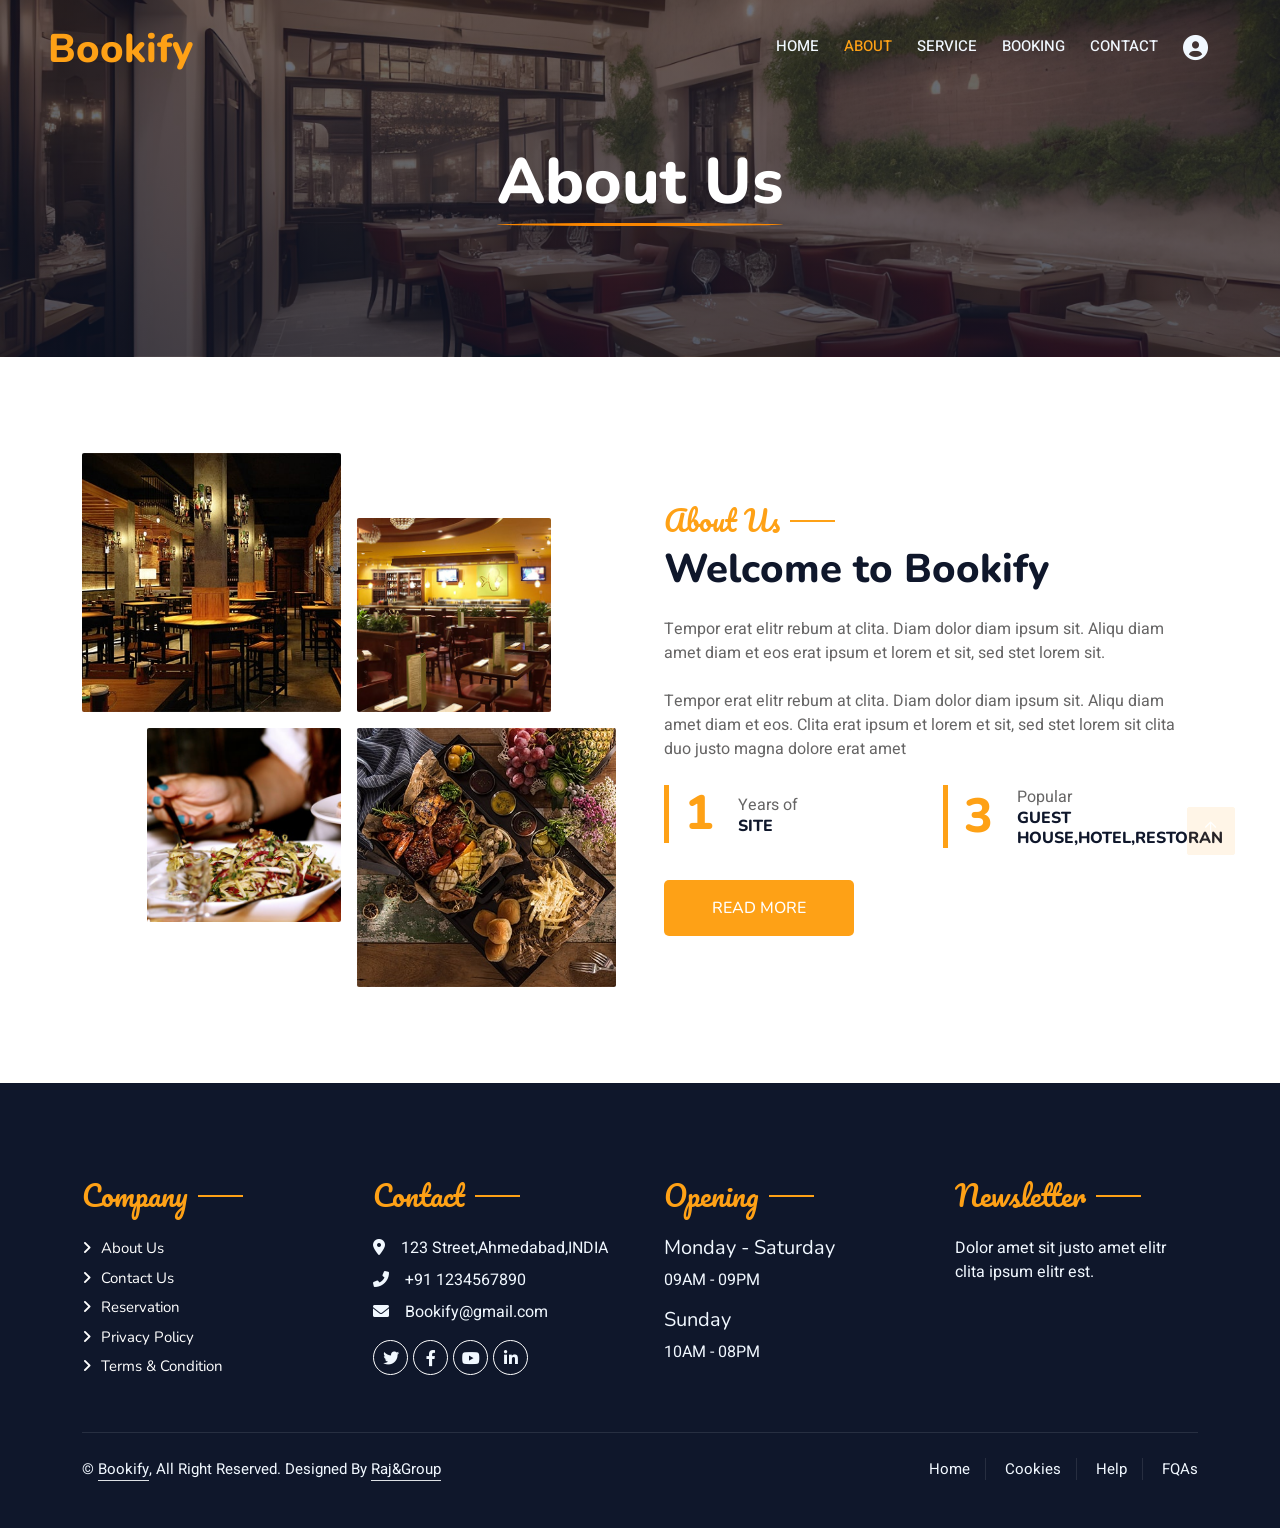
==== Table_Booking/public/about.html @ 1fadb3e4 "change" ====
<!DOCTYPE html>
<html lang="en">

<head>
    <meta charset="utf-8">
    <title>About</title>
    <meta content="width=device-width, initial-scale=1.0" name="viewport">
    <meta content="" name="keywords">
    <meta content="" name="description">

    <!-- Google Web Fonts -->
    <link rel="preconnect" href="https://fonts.googleapis.com">
    <link rel="preconnect" href="https://fonts.gstatic.com" crossorigin>
    <link
        href="https://fonts.googleapis.com/css2?family=Heebo:wght@400;500;600&family=Nunito:wght@600;700;800&family=Pacifico&display=swap"
        rel="stylesheet">

    <!-- Icon Font Stylesheet -->
    <link href="https://cdnjs.cloudflare.com/ajax/libs/font-awesome/5.10.4/css/all.min.css" rel="stylesheet">
    <link href="https://cdnjs.cloudflare.com/ajax/libs/font-awesome/6.0.0-beta3/css/all.min.css" rel="stylesheet">

    <link href="https://cdn.jsdelivr.net/npm/bootstrap-icons@1.4.1/font/bootstrap-icons.css" rel="stylesheet">

    <!-- Libraries Stylesheet -->
    <link href="../lib/animate/animate.min.css" rel="stylesheet">
    <link href="../lib/owlcarousel/assets/owl.carousel.min.css" rel="stylesheet">
    <link href="../lib/tempusdominus/css/tempusdominus-bootstrap-4.min.css" rel="stylesheet" />

    <!-- Customized Bootstrap Stylesheet -->
    <!-- <link href="css/bootstrap.min.css" rel="stylesheet"> -->
    <link href="../css/bootstrap.min.css" rel="stylesheet">

    <!-- Template Stylesheet -->
    <!-- <link href="css/style.css" rel="stylesheet"> -->
    <link href="../css/style.css" rel="stylesheet">
</head>

<body>
    <div class="container-fluid bg-white p-0">
        <!-- Navbar & Hero Start -->
        <div class="container-fluid position-relative p-0">
            <nav class="navbar navbar-expand-lg navbar-dark bg-dark px-4 px-lg-5 py-3 py-lg-0 wow fadeInDown"
                data-wow-delay="0.3s">
                <a href="index.html" class="navbar-brand p-0">
                    <h1 class="text-primary m-0">
                        <span class="animated-text">Bookify</span>
                    </h1>
                    <!-- <img src="img/logo.png" alt="Logo"> -->
                </a>
                <button class="navbar-toggler" type="button" data-bs-toggle="collapse" data-bs-target="#navbarCollapse">
                    <span class="fa fa-bars"></span>
                </button>
                <div class="collapse navbar-collapse" id="navbarCollapse">
                    <div class="navbar-nav ms-auto py-0 pe-4">
                        <a href="index.html" class="nav-item nav-link">Home</a>
                        <a href="about.html" class="nav-item nav-link active"><span
                                class="animated-text2">About</span></a>
                        <a href="service.html" class="nav-item nav-link">Service</a>
                        <a href="booking.html" class="nav-item nav-link">booking</a>
                        <a href="contact.html" class="nav-item nav-link">Contact</a>
                        <a href="profile.html" class="nav-item nav-link "><i class="fa fa-user-circle"
                                style="font-size: 25px;"></i></a>
                    </div>
                </div>
            </nav>

            <div class="container-fluid py-5 bg-dark hero-header mb-5">
                <div class="container text-center my-5 pt-5 pb-4">
                    <h1 class="display-3 text-white mb-3 animated slideInDown"><span class="animated-text2">About
                            Us</span></h1>
                </div>
            </div>
        </div>
        <!-- Navbar & Hero End -->


        <!-- About Start -->
        <div class="container-fluid py-5">
            <div class="container">
                <div class="row g-5 align-items-center">
                    <div class="col-lg-6">
                        <div class="row g-3">
                            <div class="col-6 text-start">
                                <img class="img-fluid rounded w-100 wow zoomIn" data-wow-delay="0.1s"
                                    src="../img/about-1.jpg">
                            </div>
                            <div class="col-6 text-start">
                                <img class="img-fluid rounded w-75 wow zoomIn" data-wow-delay="0.3s"
                                    src="../img/about-2.jpg" style="margin-top: 25%;">
                            </div>
                            <div class="col-6 text-end">
                                <img class="img-fluid rounded w-75 wow zoomIn" data-wow-delay="0.5s"
                                    src="../img/about-3.jpg">
                            </div>
                            <div class="col-6 text-end">
                                <img class="img-fluid rounded w-100 wow zoomIn" data-wow-delay="0.7s"
                                    src="../img/about-4.jpg">
                            </div>
                        </div>
                    </div>
                    <div class="col-lg-6">
                        <h5 class="section-title ff-secondary text-start text-primary fw-normal">About Us</h5>
                        <h1 class="mb-4">
                            Welcome to <span class="animated-text">Bookify</span>
                        </h1>
                        <p class="mb-4">Tempor erat elitr rebum at clita. Diam dolor diam ipsum sit. Aliqu diam amet
                            diam et eos erat ipsum et lorem et sit, sed stet lorem sit.</p>
                        <p class="mb-4">Tempor erat elitr rebum at clita. Diam dolor diam ipsum sit. Aliqu diam amet
                            diam et eos. Clita erat ipsum et lorem et sit, sed stet lorem sit clita duo justo magna
                            dolore erat amet</p>
                        <div class="row g-4 mb-4">
                            <div class="col-sm-6">
                                <div class="d-flex align-items-center border-start border-5 border-primary px-3">
                                    <h1 class="flex-shrink-0 display-5 text-primary mb-0" data-toggle="counter-up">15
                                    </h1>
                                    <div class="ps-4">
                                        <p class="mb-0">Years of</p>
                                        <h6 class="text-uppercase mb-0">Site</h6>
                                    </div>
                                </div>
                            </div>
                            <div class="col-sm-6">
                                <div class="d-flex align-items-center border-start border-5 border-primary px-3">
                                    <h1 class="flex-shrink-0 display-5 text-primary mb-0" data-toggle="counter-up">50
                                    </h1>
                                    <div class="ps-4">
                                        <p class="mb-0">Popular</p>
                                        <h6 class="text-uppercase mb-0">Guest House,Hotel,Restoran</h6>
                                    </div>
                                </div>
                            </div>
                        </div>
                        <a class="btn btn-primary py-3 px-5 mt-2 bookBut" href="">Read More</a>
                    </div>
                </div>
            </div>
        </div>
        <!-- About End -->


        <!-- Footer Start -->
        <div class="container-fluid bg-dark text-light footer pt-5 mt-5 wow fadeIn" data-wow-delay="0.1s">
            <div class="container py-5">
                <div class="row g-5">
                    <div class="col-lg-3 col-md-6">
                        <h4 class="section-title ff-secondary text-start text-primary fw-normal mb-4">Company</h4>
                        <a class="btn btn-link" href="">About Us</a>
                        <a class="btn btn-link" href="">Contact Us</a>
                        <a class="btn btn-link" href="">Reservation</a>
                        <a class="btn btn-link" href="">Privacy Policy</a>
                        <a class="btn btn-link" href="">Terms & Condition</a>
                    </div>
                    <div class="col-lg-3 col-md-6">
                        <h4 class="section-title ff-secondary text-start text-primary fw-normal mb-4">Contact</h4>
                        <p class="mb-2"><i class="fa fa-map-marker-alt me-3"></i>123 Street,Ahmedabad,INDIA</p>
                        <p class="mb-2"><i class="fa fa-phone-alt me-3"></i>+91 1234567890</p>
                        <p class="mb-2"><i class="fa fa-envelope me-3"></i>Bookify@gmail.com</p>
                        <div class="d-flex pt-2">
                            <a class="btn btn-outline-light btn-social" href=""><i class="fab fa-twitter"></i></a>
                            <a class="btn btn-outline-light btn-social" href=""><i class="fab fa-facebook-f"></i></a>
                            <a class="btn btn-outline-light btn-social" href=""><i class="fab fa-youtube"></i></a>
                            <a class="btn btn-outline-light btn-social" href=""><i class="fab fa-linkedin-in"></i></a>
                        </div>
                    </div>
                    <div class="col-lg-3 col-md-6">
                        <h4 class="section-title ff-secondary text-start text-primary fw-normal mb-4">Opening</h4>
                        <h5 class="text-light fw-normal">Monday - Saturday</h5>
                        <p>09AM - 09PM</p>
                        <h5 class="text-light fw-normal">Sunday</h5>
                        <p>10AM - 08PM</p>
                    </div>
                    <div class="col-lg-3 col-md-6">
                        <h4 class="section-title ff-secondary text-start text-primary fw-normal mb-4">Newsletter</h4>
                        <p>Dolor amet sit justo amet elitr clita ipsum elitr est.</p>
                    </div>
                </div>
            </div>
            <div class="container">
                <div class="copyright">
                    <div class="row">
                        <div class="col-md-6 text-center text-md-start mb-3 mb-md-0">
                            &copy; <a class="border-bottom" href="#">Bookify</a>, All Right Reserved.
                            Designed By <a class="border-bottom" href="#">Raj&Group</a><br><br>
                        </div>
                        <div class="col-md-6 text-center text-md-end">
                            <div class="footer-menu">
                                <a href="">Home</a>
                                <a href="">Cookies</a>
                                <a href="">Help</a>
                                <a href="">FQAs</a>
                            </div>
                        </div>
                    </div>
                </div>
            </div>
        </div>
        <!-- Footer End -->



        <!-- Back to Top -->
        <a href="#" class="btn btn-lg btn-primary btn-lg-square back-to-top"><i class="bi bi-arrow-up"></i></a>
    </div>

    <!-- JavaScript Libraries -->
    <script src="https://code.jquery.com/jquery-3.4.1.min.js"></script>
    <script src="https://cdn.jsdelivr.net/npm/bootstrap@5.0.0/dist/js/bootstrap.bundle.min.js"></script>
    <script src="../lib/wow/wow.min.js"></script>
    <script src="../lib/easing/easing.min.js"></script>
    <script src="../lib/waypoints/waypoints.min.js"></script>
    <script src="../lib/counterup/counterup.min.js"></script>
    <script src="../lib/owlcarousel/owl.carousel.min.js"></script>
    <script src="../lib/tempusdominus/js/moment.min.js"></script>
    <script src="../lib/tempusdominus/js/moment-timezone.min.js"></script>
    <script src="../lib/tempusdominus/js/tempusdominus-bootstrap-4.min.js"></script>

    <!-- Template Javascript -->
    <script src="../js/main.js"></script>
</body>

</html>
---- Table_Booking/css/style.css ----
:root {
    --primary: #FEA116;
    --light: #F1F8FF;
    --dark: #0F172B;
}

.ff-secondary {
    font-family: 'Pacifico', cursive;
}

.fw-medium {
    font-weight: 600 !important;
}

.fw-semi-bold {
    font-weight: 700 !important;
}

.back-to-top {
    position: fixed;
    display: none;
    right: 45px;
    bottom: 45px;
    z-index: 99;
}


/* SPINNER */

/* #spinner {
    opacity: 0;
    visibility: hidden;
    transition: opacity .5s ease-out, visibility 0s linear .5s;
    z-index: 99999;
}

#spinner.show {
    transition: opacity .5s ease-out, visibility 0s linear 0s;
    visibility: visible;
    opacity: 1;
} */


/*** Navbar ***/
.navbar-dark .navbar-nav .nav-link {
    position: relative;
    margin-left: 25px;
    padding: 35px 0;
    font-size: 15px;
    color: var(--light) !important;
    text-transform: uppercase;
    font-weight: 500;
    outline: none;
    transition: 1s;
}

.sticky-top.navbar-dark .navbar-nav .nav-link {
    padding: 20px 0;
}

.navbar-dark .navbar-nav .nav-link:hover,
.navbar-dark .navbar-nav .nav-link.active {
    color: var(--primary) !important;
}

.navbar-dark .navbar-brand img {
    max-height: 60px;
    transition: .5s;
}

.sticky-top.navbar-dark .navbar-brand img {
    max-height: 45px;
}

@media screen and (max-width: 991.98px) {
    .sticky-top.navbar-dark {
        position: relative;
    }

    .navbar-dark .navbar-collapse {
        margin-top: 15px;
        border-top: 1px solid rgba(255, 255, 255, .1)
    }

    .navbar-dark .navbar-nav .nav-link,
    .sticky-top.navbar-dark .navbar-nav .nav-link {
        padding: 10px 0;
        margin-left: 0;
    }

    .navbar-dark .navbar-brand img {
        max-height: 45px;
    }
}

@media screen and (min-width: 992px) {
    .navbar-dark {
        position: absolute;
        width: 100%;
        top: 0;
        left: 0;
        z-index: 999;
        background: transparent !important;
    }

    .sticky-top.navbar-dark {
        position: fixed;
        background: var(--dark) !important;
    }
}



.hero-header {
    background: linear-gradient(rgba(15, 23, 43, .6), rgba(15, 23, 43, .7)), url(../img/download\ \(2\).jpg);
    background-position: center center;
    background-repeat: no-repeat;
    background-size: cover;
}

.hero-header img {
    animation: imgRotate 50s linear infinite;
}

@keyframes imgRotate {
    100% {
        transform: rotate(360deg);
    }
}

.breadcrumb-item+.breadcrumb-item::before {
    color: rgba(255, 255, 255, .5);
}

/*** Button ***/

div div div div .bookBut {
    border-radius: 5px;
}

div div div div .bookBut:hover {
    background-color: #fb8500;
    box-shadow: 0 0 20px #6fc5ff50;
    transform: scale(1.1);
    border-radius: 20px;


}

.btn {
    font-family: 'Nunito', sans-serif;
    font-weight: 500;
    text-transform: uppercase;
    transition: .5s;
}

.btn.btn-primary,
.btn.btn-secondary {
    color: #FFFFFF;
}

.btn-square {
    width: 38px;
    height: 38px;
}

.btn-sm-square {
    width: 32px;
    height: 32px;
}

.btn-lg-square {
    width: 48px;
    height: 48px;
}

.btn-square,
.btn-sm-square,
.btn-lg-square {
    padding: 0;
    display: flex;
    align-items: center;
    justify-content: center;
    font-weight: normal;
    border-radius: 2px;
}


/***SERVICE ***/


.service-item {
    box-shadow: 0 0 45px rgba(0, 0, 0, .08);
    transition: .5s;
}

.service-item:hover {
    background: var(--primary);
}

.service-item * {
    transition: .5s;
}

.service-item:hover * {
    color: var(--light) !important;
}

.section-title {
    position: relative;
    display: inline-block;
}

.section-title::before {
    position: absolute;
    content: "";
    width: 45px;
    height: 2px;
    top: 50%;
    left: -55px;
    margin-top: -1px;
    background: var(--primary);
}

.section-title::after {
    position: absolute;
    content: "";
    width: 45px;
    height: 2px;
    top: 50%;
    right: -55px;
    margin-top: -1px;
    background: var(--primary);
}

.section-title.text-start::before,
.section-title.text-end::after {
    display: none;
}

/*** Food Menu ***/
.nav-pills .nav-item .active {
    border-bottom: 2px solid var(--primary);
}

/*** Testimonial ***/
.testimonial-carousel .owl-item .testimonial-item,
.testimonial-carousel .owl-item.center .testimonial-item * {
    transition: .5s;
}

.testimonial-carousel .owl-item.center .testimonial-item {
    background: var(--primary) !important;
    border-color: var(--primary) !important;
}

.testimonial-carousel .owl-item.center .testimonial-item * {
    color: var(--light) !important;
}

.testimonial-carousel .owl-dots {
    margin-top: 24px;
    display: flex;
    align-items: flex-end;
    justify-content: center;
}

.testimonial-carousel .owl-dot {
    position: relative;
    display: inline-block;
    margin: 0 5px;
    width: 15px;
    height: 15px;
    border: 1px solid #CCCCCC;
    border-radius: 15px;
    transition: .5s;
}

.testimonial-carousel .owl-dot.active {
    background: var(--primary);
    border-color: var(--primary);
}


/*** Footer ***/
.footer .btn.btn-social {
    margin-right: 5px;
    width: 35px;
    height: 35px;
    display: flex;
    align-items: center;
    justify-content: center;
    color: var(--light);
    border: 1px solid #FFFFFF;
    border-radius: 35px;
    transition: .3s;
}

.footer .btn.btn-social:hover {
    color: var(--primary);
}

.footer .btn.btn-link {
    display: block;
    margin-bottom: 5px;
    padding: 0;
    text-align: left;
    color: #FFFFFF;
    font-size: 15px;
    font-weight: normal;
    text-transform: capitalize;
    transition: .3s;
}

.footer .btn.btn-link::before {
    position: relative;
    content: "\f105";
    font-family: "Font Awesome 5 Free";
    font-weight: 900;
    margin-right: 10px;
}

.footer .btn.btn-link:hover {
    letter-spacing: 1px;
    box-shadow: none;
}

.footer .copyright {
    padding: 25px 0;
    font-size: 15px;
    border-top: 1px solid rgba(256, 256, 256, .1);
}

.footer .copyright a {
    color: var(--light);
}

.footer .footer-menu a {
    margin-right: 15px;
    padding-right: 15px;
    border-right: 1px solid rgba(255, 255, 255, .1);
}

.footer .footer-menu a:last-child {
    margin-right: 0;
    padding-right: 0;
    border-right: none;
}

/*** Youtube Video ***/
.video {
    position: relative;
    height: 100%;
    min-height: 500px;
    background: linear-gradient(rgba(15, 23, 43, .1), rgba(15, 23, 43, .1)), url(../img/video.webp);
    background-position: center center;
    background-repeat: no-repeat;
    background-size: cover;
}

.video .btn-play {
    position: absolute;
    z-index: 3;
    top: 50%;
    left: 50%;
    transform: translateX(-50%) translateY(-50%);
    box-sizing: content-box;
    display: block;
    width: 32px;
    height: 44px;
    border-radius: 50%;
    border: none;
    outline: none;
    padding: 18px 20px 18px 28px;
}

.video .btn-play:before {
    content: "";
    position: absolute;
    z-index: 0;
    left: 50%;
    top: 50%;
    transform: translateX(-50%) translateY(-50%);
    display: block;
    width: 100px;
    height: 100px;
    background: var(--primary);
    border-radius: 50%;
    animation: pulse-border 1500ms ease-out infinite;
}

.video .btn-play:after {
    content: "";
    position: absolute;
    z-index: 1;
    left: 50%;
    top: 50%;
    transform: translateX(-50%) translateY(-50%);
    display: block;
    width: 100px;
    height: 100px;
    background: var(--primary);
    border-radius: 50%;
    transition: all 200ms;
}

.video .btn-play img {
    position: relative;
    z-index: 3;
    max-width: 100%;
    width: auto;
    height: auto;
}

.video .btn-play span {
    display: block;
    position: relative;
    z-index: 3;
    width: 0;
    height: 0;
    border-left: 32px solid var(--dark);
    border-top: 22px solid transparent;
    border-bottom: 22px solid transparent;
}

@keyframes pulse-border {
    0% {
        transform: translateX(-50%) translateY(-50%) translateZ(0) scale(1);
        opacity: 1;
    }

    100% {
        transform: translateX(-50%) translateY(-50%) translateZ(0) scale(1.5);
        opacity: 0;
    }
}

#videoModal {
    z-index: 99999;
}

#videoModal .modal-dialog {
    position: relative;
    max-width: 800px;
    margin: 60px auto 0 auto;
}

#videoModal .modal-body {
    position: relative;
    padding: 0px;
}

#videoModal .close {
    position: absolute;
    width: 30px;
    height: 30px;
    right: 0px;
    top: -30px;
    z-index: 999;
    font-size: 30px;
    font-weight: normal;
    color: #FFFFFF;
    background: #000000;
    opacity: 1;
}


/* ANIMATION UNDERLINE */
.animated-text {
    position: relative;
    display: inline-block;
    /* Text color (adjust as needed) */
}

.animated-text::after {
    content: "";
    position: absolute;
    bottom: -5px;
    /* Distance between text and underline */
    left: 0;
    width: 0;
    /* Initial width of underline */
    height: 3px;
    /* Thickness of underline */
    background-color: #fb8500;
    /* Color of underline */
    animation: underline-animation 2s infinite ease-in-out;
    /* Animation applied */
}

@keyframes underline-animation {
    0% {
        width: 0;
    }

    50% {
        width: 100%;
    }

    100% {
        width: 0;
    }
}

/* ANIMATION UNDERLINE 2 */

.animated-text2 {
    position: relative;
    display: inline-block;
}

.animated-text2::after {
    content: "";
    position: absolute;
    bottom: -5px;
    left: 0;
    width: 0;
    height: 3px;
    border-radius: 50%;
    background-color: #fb8700;
    animation: underline-animation2 2s ease-in-out forwards;
}

@keyframes underline-animation2 {
    0% {
        width: 0;
    }

    100% {
        width: 100%;
    }
}

/* .bent-underline {
    position: relative;
    display: inline-block;
}

.bent-underline::after {
    content: "";
    position: absolute;
    width: 0;
    
    height: 5px;
   
    left: 0;
    bottom: -10px;
    
    background-color: #fb8500;
    border-radius: 50%;
  
    transform: scaleX(1.5);
   
} */


.listing-card {
    border: none;
    border-radius: 8px;
    overflow: hidden;
    box-shadow: 0 0 10px rgba(0, 0, 0, 0.1);
    margin-bottom: 1rem;
    background: #fff;
}

.hotel-img-container {
    position: relative;
    height: 100%;
    overflow: hidden;

}

.hotel-img {
    width: 279px;
    height: 270px;
    object-fit: cover;
    border-radius: 8px;
}

.wishlist-btn {
    position: absolute;
    top: 10px;
    right: 10px;
    /* background: white; */
    background: #FEA116;
    border-radius: 50%;
    width: 32px;
    height: 32px;
    border: none;
    display: flex;
    align-items: center;
    justify-content: center;
    box-shadow: 0 2px 4px rgba(0, 0, 0, 0.1);
}

.beach-icon {
    width: 16px;
    height: 16px;
    margin-right: 4px;
}

.rating-badge {
    background-color: #0F172B;
    color: white;
    padding: 4px 8px;
    border-radius: 4px;
    font-weight: 500;
}

.deal-badge {
    background-color: #008009;
    color: white;
    padding: 4px 8px;
    border-radius: 3px;
    font-size: 0.85rem;
    display: inline-block;
    margin-top: 0.5rem;
}

.featured-badge {
    background-color: #fff;
    color: #333;
    padding: 2px 8px;
    border-radius: 3px;
    font-size: 0.85rem;
    border: 1px solid #ddd;
    margin-left: 0.5rem;
}

.original-price {
    text-decoration: line-through;
    color: #666;
    font-size: 0.9rem;
}

.current-price {
    font-size: 1.25rem;
    font-weight: bold;
    color: #000;
}

.location-info {
    font-size: 0.9rem;
}

.location-info a {
    color: #0071c2;
    text-decoration: none;
}

.room-info {
    font-size: 0.9rem;
    color: #333;
}

.cancellation-info {
    color: #008009;
    font-size: 0.9rem;
}

.rooms-left {
    color: #cc0000;
    font-size: 0.85rem;
}

.bookBut {
    border: none;
    padding: 8px 16px;
    border-radius: 4px;
}


.price-info {
    padding: 1rem;
    border-radius: 8px;
    height: 100%;
    display: flex;
    flex-direction: column;
    justify-content: space-between;
}

.price-container {
    margin-left: auto;
    text-align: right;
    padding-top: 0.5rem;
}

.main-card {
    padding: 1rem;
    /* border-radius: 8px; */
    height: 100%;
    display: flex;
    flex-direction: column;
    justify-content: space-between;
}

@media (max-width: 768px) {
    .hotel-info {
        padding: 1rem;
        align-items: center;
    }

    .price-info {
        margin-top: 1rem;
        /* margin-right: 2rem; */
        text-align: left !important;
        /* padding-right: 2px; */
    }

    .listing-card {
        margin: 0.5rem 0;
    }
}

/*** Team ***/
.team-item {
    box-shadow: 0 0 45px rgba(0, 0, 0, .08);
    height: calc(100% - 38px);
    transition: .5s;
}

.team-item img {
    transition: .5s;
}

.team-item:hover img {
    transform: scale(1.1);
}

.team-item:hover {
    height: 100%;
}

.team-item .btn {
    border-radius: 38px 38px 0 0;
}


/* DESTINATION */

.destination-card {
    position: relative;
    border-radius: 12px;
    overflow: hidden;
    margin-bottom: 1rem;
    height: 280px;
}

.destination-img {
    width: 100%;
    height: 100%;
    object-fit: cover;
}

.destination-overlay {
    position: absolute;
    bottom: 0;
    left: 0;
    right: 0;
    padding: 20px;
    background: linear-gradient(to top, rgba(0, 0, 0, 0.7) 0%, rgba(0, 0, 0, 0) 100%);
}

.destination-title {
    color: white;
    font-size: 24px;
    font-weight: bold;
    margin: 0;
    text-shadow: 2px 2px 4px rgba(0, 0, 0, 0.5);
}

.flag-icon {
    width: 24px;
    height: 16px;
    vertical-align: middle;
    margin-left: 8px;
}

.large-card {
    height: 360px;
}

@media (max-width: 768px) {

    .destination-card,
    .large-card {
        height: 220px;
    }
}

.section-title {
    font-size: 28px;
    font-weight: bold;
    margin-bottom: 0.5rem;
}

.section-subtitle {
    color: #6B7280;
    margin-bottom: 2rem;
}

.tred {
    cursor: pointer;
    transition: transform 0.3s ease-in-out;
}

.tred:hover {
    transform: scale(1.1);
}



/* PROFILE */
/* From Uiverse.io by kennyotsu */
.card {
    /* color used to softly clip top and bottom of the .words container */
    --bg-color: #0F172B;
    background-color: var(--bg-color);
    padding: 1rem 2rem;
    border-radius: 1.25rem;
    height: 500px;
    justify-content: center;
    margin: 100px auto;
}

.loader {
    color: #FEA116;
    font-family: "Poppins", sans-serif;
    font-weight: 500;
    font-size: 100px;
    -webkit-box-sizing: content-box;
    box-sizing: content-box;
    height: 160px;
    padding: 15px 15px;
    display: -webkit-box;
    display: -ms-flexbox;
    display: flex;
    border-radius: 8px;
    justify-content: center;
    margin: auto;
}

.words {
    overflow: hidden;
    position: relative;
}

.words::after {
    content: "";
    position: absolute;
    inset: 0;
    background: linear-gradient(var(--bg-color) 10%,
            transparent 30%,
            transparent 70%,
            var(--bg-color) 90%);
    z-index: 20;
}

.word {
    display: block;
    height: 100%;
    padding-left: 6px;
    color: #F1F8FF;
    animation: spin_4991 4s infinite;
    animation-delay: 1s;
}

/* 
@keyframes spin_4991 {
    10% {
        -webkit-transform: translateY(-102%);
        transform: translateY(-102%);
    }

    25% {
        -webkit-transform: translateY(-100%);
        transform: translateY(-100%);
    }

    35% {
        -webkit-transform: translateY(-202%);
        transform: translateY(-202%);
    }

    50% {
        -webkit-transform: translateY(-200%);
        transform: translateY(-200%);
    }

    60% {
        -webkit-transform: translateY(-302%);
        transform: translateY(-302%);
    }

    75% {
        -webkit-transform: translateY(-300%);
        transform: translateY(-300%);
    }

    85% {
        -webkit-transform: translateY(-402%);
        transform: translateY(-402%);
    }

    100% {
        -webkit-transform: translateY(-400%);
        transform: translateY(-400%);
    }
} */

@keyframes spin_4991 {
    0% {
        transform: translateY(0);
        animation-delay: 1s;
    }

    50% {
        transform: translateY(-100%);
    }

    100% {
        transform: translateY(-200%);
    }



}
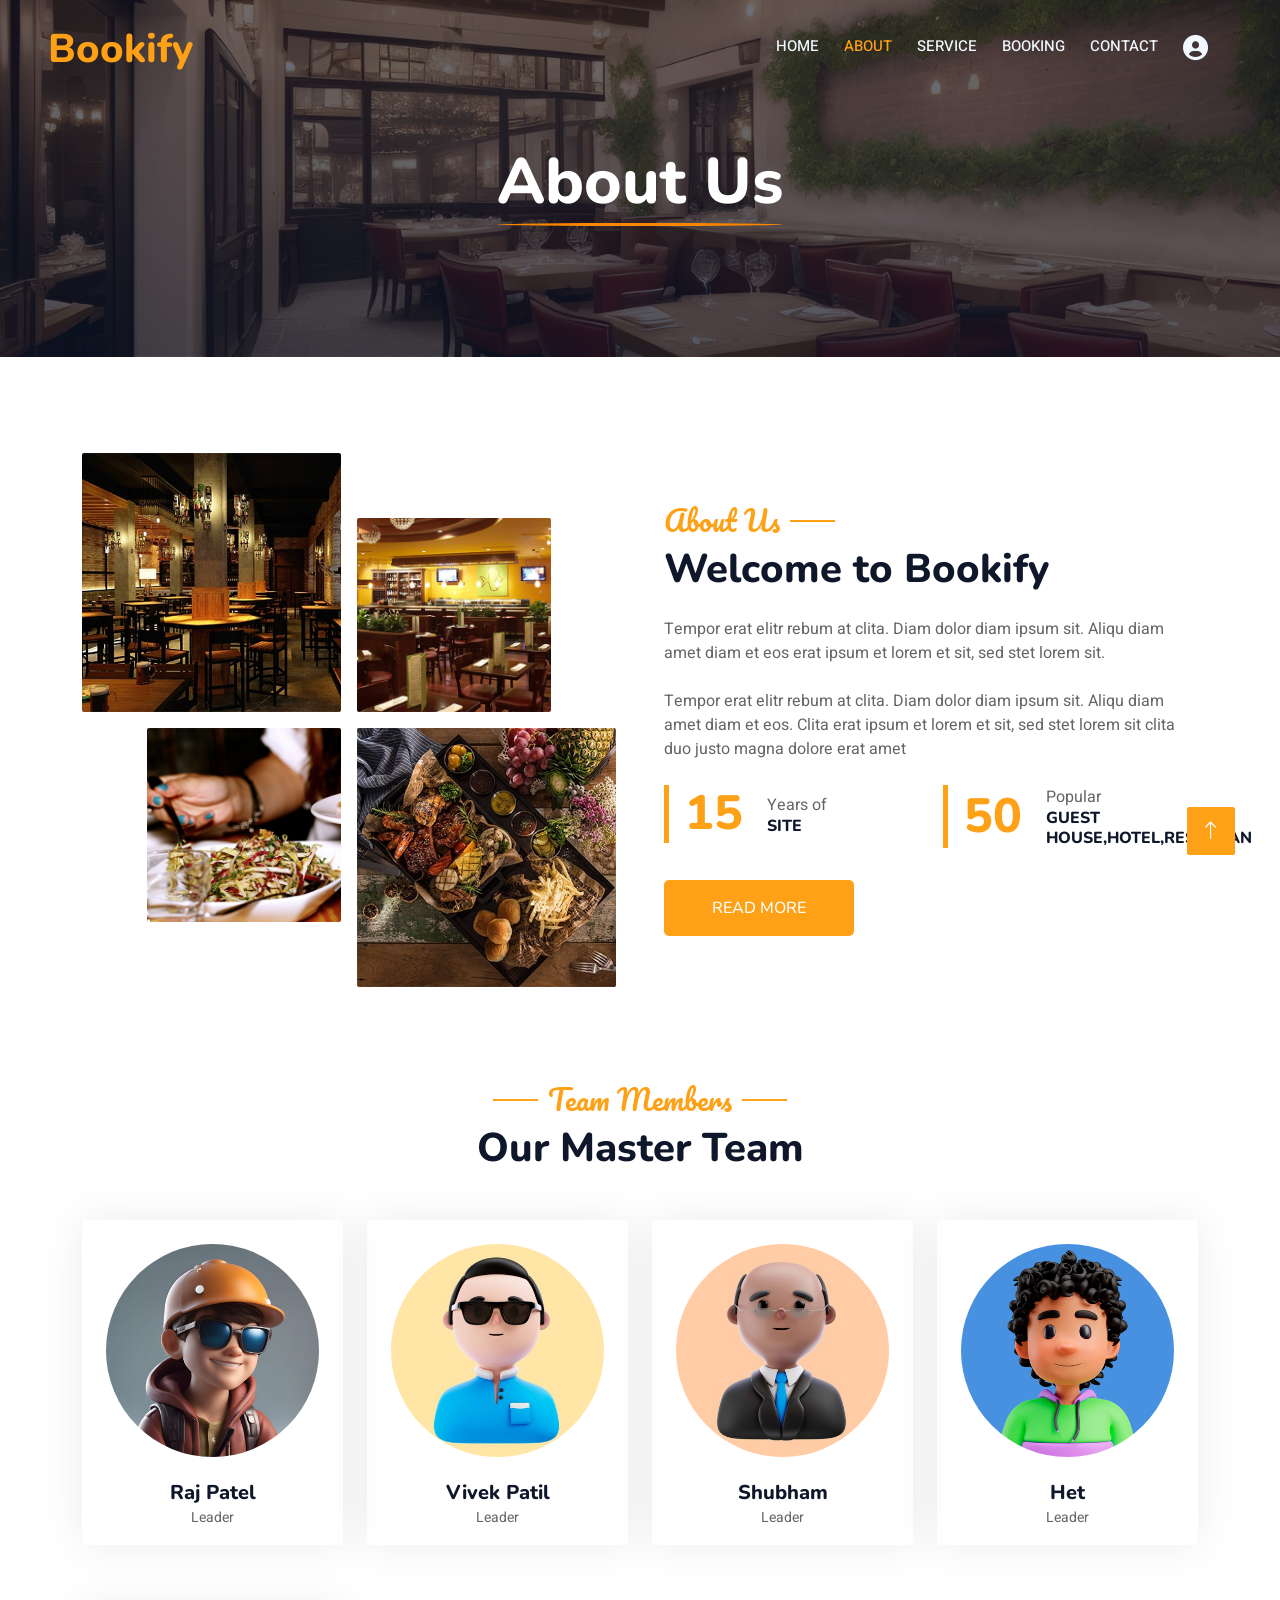
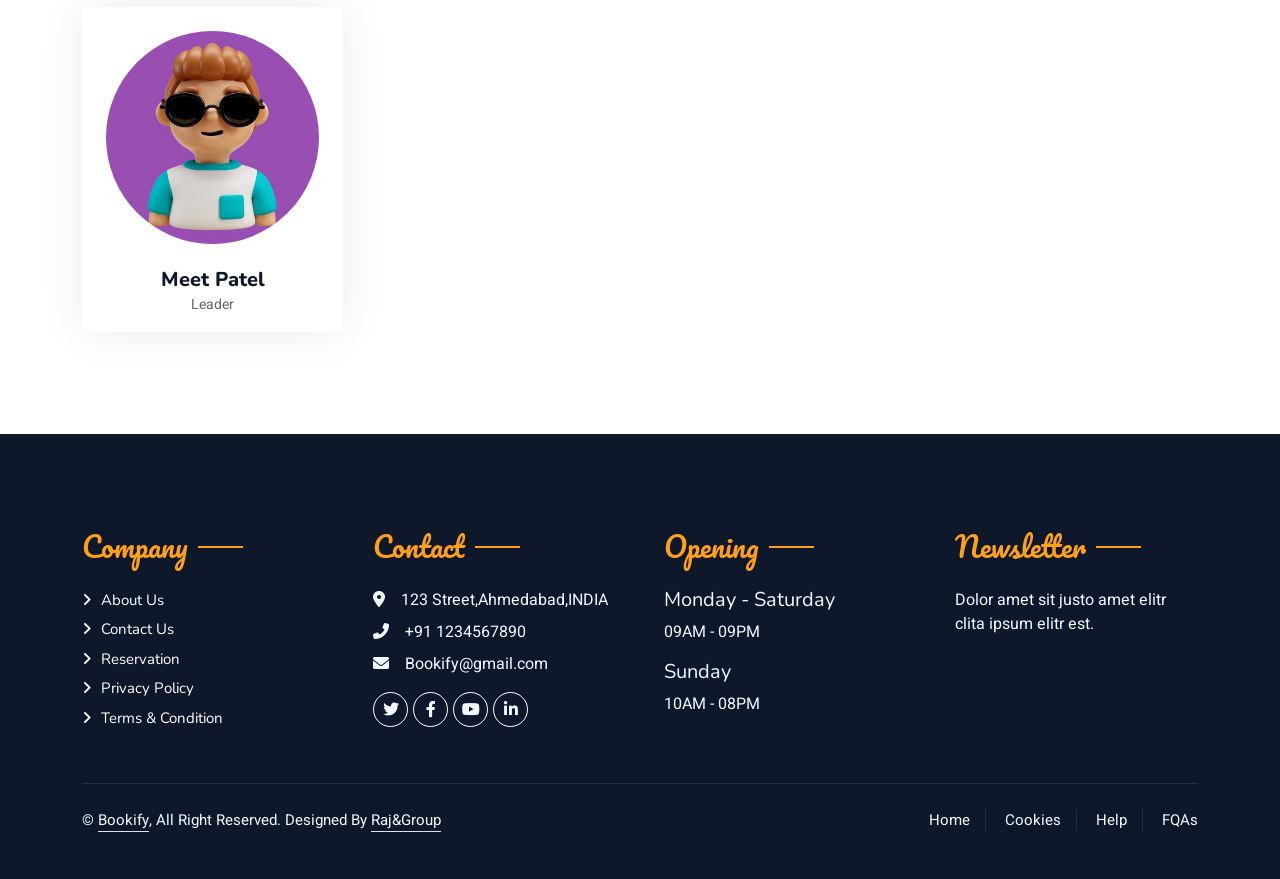
==== commit 83383015: "Initial commit" ====
--- a/Table_Booking/public/about.html
+++ b/Table_Booking/public/about.html
@@ -26,12 +26,10 @@
     <link href="../lib/owlcarousel/assets/owl.carousel.min.css" rel="stylesheet">
     <link href="../lib/tempusdominus/css/tempusdominus-bootstrap-4.min.css" rel="stylesheet" />
 
-    <!-- Customized Bootstrap Stylesheet -->
-    <!-- <link href="css/bootstrap.min.css" rel="stylesheet"> -->
+
     <link href="../css/bootstrap.min.css" rel="stylesheet">
 
-    <!-- Template Stylesheet -->
-    <!-- <link href="css/style.css" rel="stylesheet"> -->
+
     <link href="../css/style.css" rel="stylesheet">
 </head>
 
@@ -40,7 +38,7 @@
         <!-- Navbar & Hero Start -->
         <div class="container-fluid position-relative p-0">
             <nav class="navbar navbar-expand-lg navbar-dark bg-dark px-4 px-lg-5 py-3 py-lg-0 wow fadeInDown"
-                data-wow-delay="0.3s">
+                data-wow-delay="0.3s" id="navbar">
                 <a href="index.html" class="navbar-brand p-0">
                     <h1 class="text-primary m-0">
                         <span class="animated-text">Bookify</span>
@@ -58,8 +56,11 @@
                         <a href="service.html" class="nav-item nav-link">Service</a>
                         <a href="booking.html" class="nav-item nav-link">booking</a>
                         <a href="contact.html" class="nav-item nav-link">Contact</a>
-                        <a href="profile.html" class="nav-item nav-link "><i class="fa fa-user-circle"
-                                style="font-size: 25px;"></i></a>
+                        <a href="profile.html" class="nav-item nav-link " id="profile-button">
+                            <i class="fa fa-user-circle" style="font-size: 25px;"></i>
+                        </a>
+                        <a href="login.html" id="login-button" class="btn btn-primary py-2 px-4"
+                            style="display: none;">Login</a>
                     </div>
                 </div>
             </nav>
@@ -111,7 +112,8 @@
                         <div class="row g-4 mb-4">
                             <div class="col-sm-6">
                                 <div class="d-flex align-items-center border-start border-5 border-primary px-3">
-                                    <h1 class="flex-shrink-0 display-5 text-primary mb-0" data-toggle="counter-up">15
+                                    <h1 class="flex-shrink-0 display-5 text-primary mb-0" data-toggle="counter-up"
+                                        data-target="15">15
                                     </h1>
                                     <div class="ps-4">
                                         <p class="mb-0">Years of</p>
@@ -121,7 +123,8 @@
                             </div>
                             <div class="col-sm-6">
                                 <div class="d-flex align-items-center border-start border-5 border-primary px-3">
-                                    <h1 class="flex-shrink-0 display-5 text-primary mb-0" data-toggle="counter-up">50
+                                    <h1 class="flex-shrink-0 display-5 text-primary mb-0" data-toggle="counter-up"
+                                        data-target="50">50
                                     </h1>
                                     <div class="ps-4">
                                         <p class="mb-0">Popular</p>
@@ -136,6 +139,87 @@
             </div>
         </div>
         <!-- About End -->
+
+        <div class="container-fluid pt-5 pb-3">
+            <div class="container">
+                <div class="text-center wow fadeInUp" data-wow-delay="0.1s">
+                    <h5 class="section-title ff-secondary text-center text-primary fw-normal">Team Members</h5>
+                    <h1 class="mb-5">Our Master Team</h1>
+                </div>
+                <div class="row g-4">
+                    <div class="col-lg-3 col-md-6 wow fadeInUp" data-wow-delay="0.1s">
+                        <div class="team-item text-center rounded overflow-hidden">
+                            <div class="rounded-circle overflow-hidden m-4">
+                                <img class="img-fluid" src="../img/team-1.jpg" alt="">
+                            </div>
+                            <h5 class="mb-0">Raj Patel</h5>
+                            <small>Leader</small>
+                            <div class="d-flex justify-content-center mt-3">
+                                <a class="btn btn-square btn-primary mx-1" href=""><i class="fab fa-facebook-f"></i></a>
+                                <a class="btn btn-square btn-primary mx-1" href=""><i class="fab fa-twitter"></i></a>
+                                <a class="btn btn-square btn-primary mx-1" href=""><i class="fab fa-instagram"></i></a>
+                            </div>
+                        </div>
+                    </div>
+                    <div class="col-lg-3 col-md-6 wow fadeInUp" data-wow-delay="0.3s">
+                        <div class="team-item text-center rounded overflow-hidden">
+                            <div class="rounded-circle overflow-hidden m-4">
+                                <img class="img-fluid" src="../img/team-2.jpg" alt="">
+                            </div>
+                            <h5 class="mb-0">Vivek Patil</h5>
+                            <small>Leader</small>
+                            <div class="d-flex justify-content-center mt-3">
+                                <a class="btn btn-square btn-primary mx-1" href=""><i class="fab fa-facebook-f"></i></a>
+                                <a class="btn btn-square btn-primary mx-1" href=""><i class="fab fa-twitter"></i></a>
+                                <a class="btn btn-square btn-primary mx-1" href=""><i class="fab fa-instagram"></i></a>
+                            </div>
+                        </div>
+                    </div>
+                    <div class="col-lg-3 col-md-6 wow fadeInUp" data-wow-delay="0.5s">
+                        <div class="team-item text-center rounded overflow-hidden">
+                            <div class="rounded-circle overflow-hidden m-4">
+                                <img class="img-fluid" src="../img/team-3.jpg" alt="">
+                            </div>
+                            <h5 class="mb-0">Shubham</h5>
+                            <small>Leader</small>
+                            <div class="d-flex justify-content-center mt-3">
+                                <a class="btn btn-square btn-primary mx-1" href=""><i class="fab fa-facebook-f"></i></a>
+                                <a class="btn btn-square btn-primary mx-1" href=""><i class="fab fa-twitter"></i></a>
+                                <a class="btn btn-square btn-primary mx-1" href=""><i class="fab fa-instagram"></i></a>
+                            </div>
+                        </div>
+                    </div>
+                    <div class="col-lg-3 col-md-6 wow fadeInUp" data-wow-delay="0.7s">
+                        <div class="team-item text-center rounded overflow-hidden">
+                            <div class="rounded-circle overflow-hidden m-4">
+                                <img class="img-fluid" src="../img/team-5.jpg" alt="">
+                            </div>
+                            <h5 class="mb-0">Het</h5>
+                            <small>Leader</small>
+                            <div class="d-flex justify-content-center mt-3">
+                                <a class="btn btn-square btn-primary mx-1" href=""><i class="fab fa-facebook-f"></i></a>
+                                <a class="btn btn-square btn-primary mx-1" href=""><i class="fab fa-twitter"></i></a>
+                                <a class="btn btn-square btn-primary mx-1" href=""><i class="fab fa-instagram"></i></a>
+                            </div>
+                        </div>
+                    </div>
+                    <div class="col-lg-3 col-md-6 wow fadeInUp" data-wow-delay="0.7s">
+                        <div class="team-item text-center rounded overflow-hidden">
+                            <div class="rounded-circle overflow-hidden m-4">
+                                <img class="img-fluid" src="../img/team-4.jpg" alt="">
+                            </div>
+                            <h5 class="mb-0">Meet Patel</h5>
+                            <small>Leader</small>
+                            <div class="d-flex justify-content-center mt-3">
+                                <a class="btn btn-square btn-primary mx-1" href=""><i class="fab fa-facebook-f"></i></a>
+                                <a class="btn btn-square btn-primary mx-1" href=""><i class="fab fa-twitter"></i></a>
+                                <a class="btn btn-square btn-primary mx-1" href=""><i class="fab fa-instagram"></i></a>
+                            </div>
+                        </div>
+                    </div>
+                </div>
+            </div>
+        </div>
 
 
         <!-- Footer Start -->
--- a/Table_Booking/css/style.css
+++ b/Table_Booking/css/style.css
@@ -921,7 +921,380 @@
     100% {
         transform: translateY(-200%);
     }
-
-
-
+}
+
+.modern-form {
+    --primary: #ffc107;
+    --primary-dark: #FEA116;
+    --primary-light: rgba(59, 130, 246, 0.1);
+    --success: #10b981;
+    --text-main: #1e293b;
+    --text-secondary: #64748b;
+    --bg-input: #f8fafc;
+
+    position: relative;
+    width: 300px;
+    padding: 24px;
+    background: #ffffff;
+    border-radius: 16px;
+    box-shadow:
+        0 4px 6px -1px rgba(0, 0, 0, 0.1),
+        0 2px 4px -2px rgba(0, 0, 0, 0.05),
+        inset 0 0 0 1px rgba(148, 163, 184, 0.1);
+    font-family:
+        system-ui,
+        -apple-system,
+        sans-serif;
+}
+
+.form-title {
+    font-size: 22px;
+    font-weight: 600;
+    color: var(--text-main);
+    margin: 0 0 24px;
+    text-align: center;
+    letter-spacing: -0.01em;
+}
+
+.input-group {
+    margin-bottom: 16px;
+}
+
+.input-wrapper {
+    position: relative;
+    display: flex;
+    align-items: center;
+}
+
+.form-input {
+    width: 100%;
+    height: 40px;
+    padding: 0 36px;
+    font-size: 14px;
+    border: 1px solid #e2e8f0;
+    border-radius: 10px;
+    background: var(--bg-input);
+    color: var(--text-main);
+    transition: all 0.2s ease;
+}
+
+.form-input::placeholder {
+    color: var(--text-secondary);
+}
+
+.input-icon {
+    position: absolute;
+    left: 12px;
+    width: 16px;
+    height: 16px;
+    color: var(--text-secondary);
+    pointer-events: none;
+}
+
+.password-toggle {
+    position: absolute;
+    right: 12px;
+    display: flex;
+    align-items: center;
+    padding: 4px;
+    background: none;
+    border: none;
+    color: var(--text-secondary);
+    cursor: pointer;
+    transition: all 0.2s ease;
+}
+
+.eye-icon {
+    width: 16px;
+    height: 16px;
+}
+
+.submit-button {
+    position: relative;
+    width: 100%;
+    height: 40px;
+    margin-top: 8px;
+    background: var(--primary);
+    color: white;
+    border: none;
+    border-radius: 10px;
+    font-size: 14px;
+    font-weight: 500;
+    cursor: pointer;
+    overflow: hidden;
+    transition: all 0.2s ease;
+}
+
+.button-glow {
+    position: absolute;
+    inset: 0;
+    background: linear-gradient(90deg,
+            transparent,
+            rgba(255, 255, 255, 0.2),
+            transparent);
+    transform: translateX(-100%);
+    transition: transform 0.5s ease;
+}
+
+.form-footer {
+    margin-top: 16px;
+    text-align: center;
+    font-size: 13px;
+}
+
+.login-link {
+    color: var(--text-secondary);
+    text-decoration: none;
+    transition: all 0.2s ease;
+}
+
+.login-link span {
+    color: var(--primary);
+    font-weight: 500;
+}
+
+/* Hover & Focus States */
+.form-input:hover {
+    border-color: #cbd5e1;
+}
+
+.form-input:focus {
+    outline: none;
+    border-color: var(--primary);
+    background: white;
+    box-shadow: 0 0 0 4px var(--primary-light);
+}
+
+.password-toggle:hover {
+    color: var(--primary);
+    transform: scale(1.1);
+}
+
+.submit-button:hover {
+    background: var(--primary-dark);
+    transform: translateY(-1px);
+    box-shadow:
+        0 4px 12px rgba(59, 130, 246, 0.25),
+        0 2px 4px rgba(59, 130, 246, 0.15);
+}
+
+.submit-button:hover .button-glow {
+    transform: translateX(100%);
+}
+
+.login-link:hover {
+    color: var(--text-main);
+}
+
+.login-link:hover span {
+    color: var(--primary-dark);
+}
+
+/* Active States */
+.submit-button:active {
+    transform: translateY(0);
+    box-shadow: none;
+}
+
+.password-toggle:active {
+    transform: scale(0.9);
+}
+
+/* Validation States */
+.form-input:not(:placeholder-shown):valid {
+    border-color: var(--success);
+}
+
+.form-input:not(:placeholder-shown):valid~.input-icon {
+    color: var(--success);
+}
+
+/* Animation */
+@keyframes shake {
+
+    0%,
+    100% {
+        transform: translateX(0);
+    }
+
+    25% {
+        transform: translateX(-4px);
+    }
+
+    75% {
+        transform: translateX(4px);
+    }
+}
+
+.form-input:not(:placeholder-shown):invalid {
+    border-color: #ef4444;
+    animation: shake 0.2s ease-in-out;
+}
+
+.form-input:not(:placeholder-shown):invalid~.input-icon {
+    color: #ef4444;
+}
+
+
+/* BOOKING CAROUSEL */
+.property-card img {
+    width: 100%;
+    height: 250px;
+    object-fit: cover;
+    border-radius: 10px;
+    background-color: #ddd;
+}
+
+.carousel-inner {
+    padding: 20px;
+}
+
+
+.fillbut {
+    display: flex;
+    justify-content: center;
+    align-items: center;
+}
+
+.filter-btn {
+    border-radius: 25px;
+    padding: 8px 20px;
+    border: none;
+    background-color: #f0f0f0;
+    color: #666;
+    margin-right: 10px;
+    transition: all 0.3s;
+
+}
+
+.filter-btn.active {
+    /* background-color: #e3f2fd; */
+    background-color: #1d253d00;
+    /* background-color: #131b3152; */
+    color: #FEA116;
+}
+
+#cardBooking {
+    margin: 0 10px;
+    border-radius: 8px;
+    overflow: hidden;
+    transition: transform 0.3s ease;
+}
+
+#cardBooking:hover {
+    transform: translateY(-5px);
+}
+
+#cardBooking img {
+    border-radius: 10%;
+    height: auto;
+    object-fit: cover;
+}
+
+.carousel-control-prev,
+.carousel-control-next {
+    width: 40px;
+    height: 40px;
+    top: 50%;
+    transform: translateY(-50%);
+    /* background: #000; */
+    border-radius: 50%;
+    /* opacity: 1; */
+}
+
+.carousel-control-prev-icon,
+.carousel-control-next-icon {
+    /* background-color: #0F172B; */
+    border-radius: 52%;
+    padding: 5px;
+}
+
+.carousel-item {
+    padding: 20px 40px;
+}
+
+.destination-row {
+    display: flex;
+    justify-content: flex-start;
+    gap: 20px;
+}
+
+.carousel-indicators {
+    bottom: -10px;
+}
+
+.carousel-indicators button {
+    background-color: #000;
+    width: 8px;
+    height: 8px;
+    border-radius: 50%;
+    margin: 0 4px;
+}
+
+/* _________ */
+
+.rental-card {
+    position: relative;
+    border-radius: 10px;
+    padding: 20px;
+    text-align: center;
+    height: 180px;
+    display: flex;
+    flex-direction: column;
+    align-items: center;
+    justify-content: center;
+    font-size: 20px;
+    font-weight: bold;
+    overflow: hidden;
+    cursor: pointer;
+    transition: transform 0.3s ease-in-out;
+    box-shadow: 0 4px 6px rgba(0, 0, 0, 0.1);
+}
+
+.rental-card:hover {
+    transform: scale(1.05);
+}
+
+.bg-image {
+    background-size: cover;
+    background-position: center;
+    color: white;
+    position: relative;
+}
+
+.bg-image .overlay {
+    position: absolute;
+    top: 0;
+    left: 0;
+    width: 100%;
+    height: 100%;
+    background: rgba(0, 0, 0, 0.3);
+}
+
+.bungalow-text {
+    font-weight: bold;
+    margin-top: 75px;
+    color: #FEA116;
+}
+
+.bg-light-green {
+    background-color: #E8F8E8;
+}
+
+.full-card {
+    height: 100%;
+    display: flex;
+    flex-direction: column;
+    justify-content: center;
+    align-items: center;
+    background-size: cover;
+    background-position: center;
+    color: #FEA116;
+    font-weight: bold;
+    font-size: 22px;
+}
+
+.rental-card i {
+    font-size: 30px;
+    margin-bottom: 10px;
 }
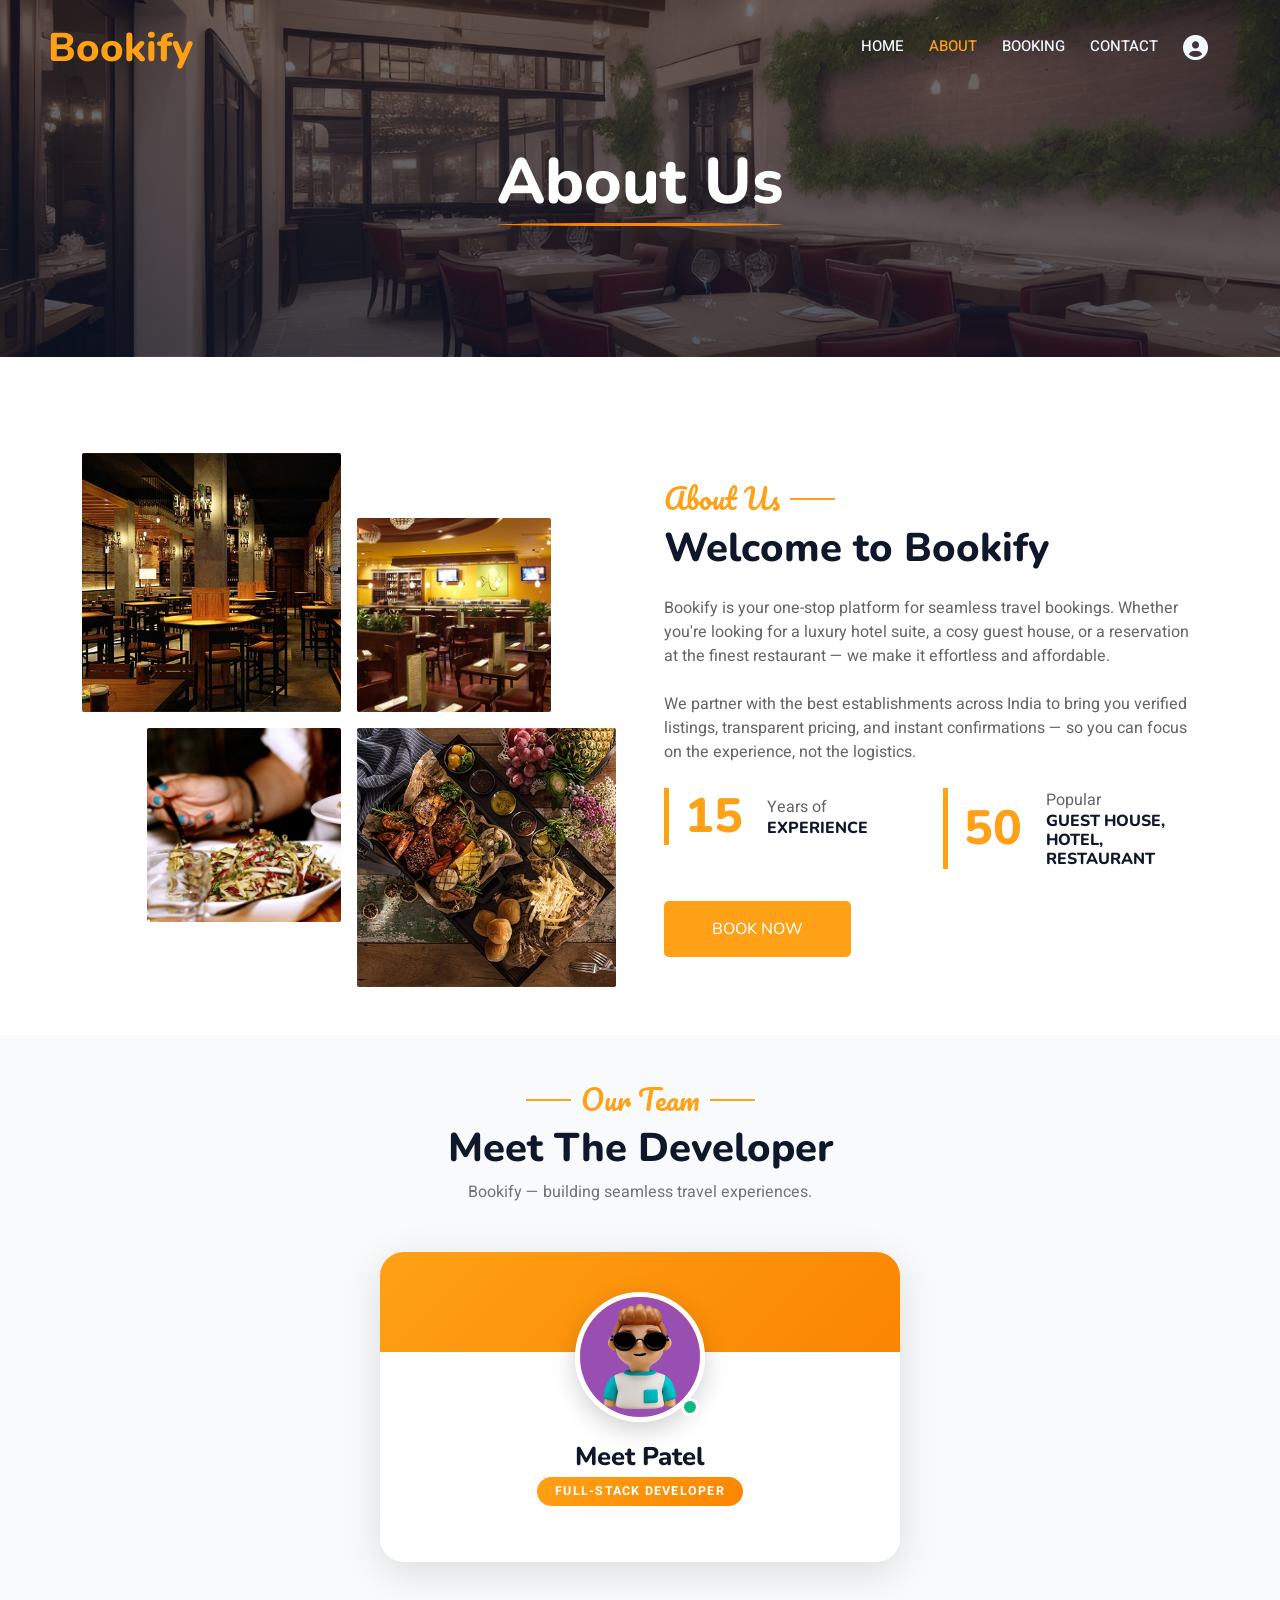
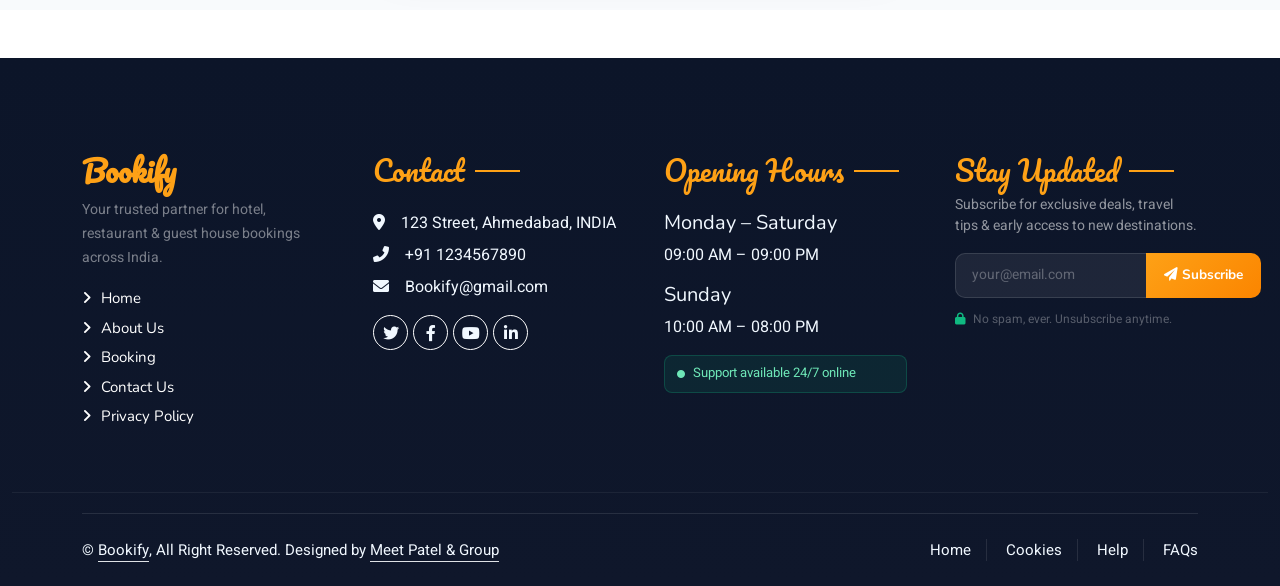
==== commit 4b6635d1: "feat: auth system, pages update, footer newsletter - Added login.html - glassmorphism login page wit" ====
--- a/Table_Booking/public/about.html
+++ b/Table_Booking/public/about.html
@@ -3,10 +3,10 @@
 
 <head>
     <meta charset="utf-8">
-    <title>About</title>
+    <title>About - Bookify</title>
     <meta content="width=device-width, initial-scale=1.0" name="viewport">
-    <meta content="" name="keywords">
-    <meta content="" name="description">
+    <meta content="Learn about Bookify and our team" name="keywords">
+    <meta content="Bookify helps you book hotels, guest houses and restaurants with ease." name="description">
 
     <!-- Google Web Fonts -->
     <link rel="preconnect" href="https://fonts.googleapis.com">
@@ -31,6 +31,216 @@
 
 
     <link href="../css/style.css" rel="stylesheet">
+
+    <style>
+        /* ---- TEAM SINGLE MEMBER LAYOUT ---- */
+        .team-single-wrap {
+            display: flex;
+            justify-content: center;
+            align-items: center;
+        }
+
+        .team-featured-card {
+            background: #fff;
+            border-radius: 24px;
+            overflow: hidden;
+            box-shadow: 0 10px 40px rgba(0, 0, 0, 0.12);
+            max-width: 520px;
+            width: 100%;
+            display: flex;
+            flex-direction: column;
+            align-items: center;
+            padding: 40px 36px;
+            transition: transform 0.3s, box-shadow 0.3s;
+            position: relative;
+        }
+
+        .team-featured-card:hover {
+            transform: translateY(-6px);
+            box-shadow: 0 18px 50px rgba(0, 0, 0, 0.16);
+        }
+
+        .team-featured-card::before {
+            content: '';
+            position: absolute;
+            top: 0;
+            left: 0;
+            right: 0;
+            height: 100px;
+            background: linear-gradient(135deg, #FEA116, #fb8500);
+        }
+
+        .team-featured-img-wrap {
+            position: relative;
+            z-index: 1;
+            margin-bottom: 20px;
+        }
+
+        .team-featured-img {
+            width: 130px;
+            height: 130px;
+            border-radius: 50%;
+            object-fit: cover;
+            border: 5px solid #fff;
+            box-shadow: 0 8px 24px rgba(0, 0, 0, 0.18);
+        }
+
+        .team-featured-online {
+            position: absolute;
+            bottom: 6px;
+            right: 6px;
+            width: 18px;
+            height: 18px;
+            background: #10b981;
+            border-radius: 50%;
+            border: 3px solid #fff;
+        }
+
+        .team-featured-name {
+            font-size: 1.6rem;
+            font-weight: 800;
+            color: #0F172B;
+            margin-bottom: 4px;
+            font-family: 'Nunito', sans-serif;
+        }
+
+        .team-featured-role {
+            display: inline-block;
+            background: linear-gradient(135deg, #FEA116, #fb8500);
+            color: #fff;
+            font-size: 0.78rem;
+            font-weight: 700;
+            text-transform: uppercase;
+            letter-spacing: 0.1em;
+            padding: 5px 18px;
+            border-radius: 20px;
+            margin-bottom: 16px;
+        }
+
+        .team-featured-bio {
+            color: #64748b;
+            font-size: 0.92rem;
+            text-align: center;
+            line-height: 1.7;
+            margin-bottom: 20px;
+        }
+
+        .team-featured-socials {
+            display: flex;
+            gap: 12px;
+        }
+
+        .team-featured-socials a {
+            width: 42px;
+            height: 42px;
+            border-radius: 50%;
+            display: flex;
+            align-items: center;
+            justify-content: center;
+            font-size: 0.95rem;
+            transition: all 0.3s;
+            text-decoration: none;
+        }
+
+        .social-fb {
+            background: #EBF4FF;
+            color: #4267B2;
+        }
+
+        .social-tw {
+            background: #E8F5FD;
+            color: #1DA1F2;
+        }
+
+        .social-ig {
+            background: #FEF0E7;
+            color: #E1306C;
+        }
+
+        .team-featured-socials a:hover {
+            transform: translateY(-3px) scale(1.1);
+        }
+
+        /* ---- FOOTER IMPROVEMENTS ---- */
+        .footer-enhanced {
+            background: linear-gradient(180deg, #0c1529 0%, #0F172B 100%);
+        }
+
+        .footer-brand-col h4 {
+            font-family: 'Pacifico', cursive;
+            font-size: 1.8rem;
+            color: #FEA116;
+            margin-bottom: 10px;
+        }
+
+        .footer-brand-col p {
+            color: rgba(255, 255, 255, 0.45);
+            font-size: 0.88rem;
+            line-height: 1.7;
+            margin-bottom: 0;
+        }
+
+        .newsletter-form {
+            display: flex;
+            gap: 0;
+            margin: 16px 0 12px;
+        }
+
+        .newsletter-form input {
+            flex: 1;
+            background: rgba(255, 255, 255, 0.07);
+            border: 1px solid rgba(255, 255, 255, 0.12);
+            border-right: none;
+            border-radius: 10px 0 0 10px;
+            padding: 11px 16px;
+            color: #fff;
+            font-size: 0.86rem;
+            outline: none;
+            transition: border-color 0.3s;
+        }
+
+        .newsletter-form input::placeholder {
+            color: rgba(255, 255, 255, 0.3);
+        }
+
+        .newsletter-form input:focus {
+            border-color: #FEA116;
+        }
+
+        .newsletter-form button {
+            background: linear-gradient(135deg, #FEA116, #fb8500);
+            border: none;
+            border-radius: 0 10px 10px 0;
+            color: #fff;
+            padding: 11px 18px;
+            font-size: 0.85rem;
+            font-weight: 700;
+            font-family: 'Nunito', sans-serif;
+            cursor: pointer;
+            transition: all 0.3s;
+            white-space: nowrap;
+        }
+
+        .newsletter-form button:hover {
+            filter: brightness(1.1);
+        }
+
+        .newsletter-disclaimer {
+            color: rgba(255, 255, 255, 0.3);
+            font-size: 0.75rem;
+        }
+
+        .newsletter-disclaimer i {
+            color: #10b981;
+            margin-right: 4px;
+        }
+
+        .footer-divider {
+            height: 1px;
+            background: rgba(255, 255, 255, 0.06);
+            margin: 10px 0 20px;
+        }
+    </style>
 </head>
 
 <body>
@@ -43,7 +253,6 @@
                     <h1 class="text-primary m-0">
                         <span class="animated-text">Bookify</span>
                     </h1>
-                    <!-- <img src="img/logo.png" alt="Logo"> -->
                 </a>
                 <button class="navbar-toggler" type="button" data-bs-toggle="collapse" data-bs-target="#navbarCollapse">
                     <span class="fa fa-bars"></span>
@@ -53,14 +262,12 @@
                         <a href="index.html" class="nav-item nav-link">Home</a>
                         <a href="about.html" class="nav-item nav-link active"><span
                                 class="animated-text2">About</span></a>
-                        <a href="service.html" class="nav-item nav-link">Service</a>
-                        <a href="booking.html" class="nav-item nav-link">booking</a>
+                        <a href="booking.html" class="nav-item nav-link">Booking</a>
                         <a href="contact.html" class="nav-item nav-link">Contact</a>
-                        <a href="profile.html" class="nav-item nav-link " id="profile-button">
+                        <a href="profile.html" class="nav-item nav-link" id="profile-button" style="display:none;">
                             <i class="fa fa-user-circle" style="font-size: 25px;"></i>
                         </a>
-                        <a href="login.html" id="login-button" class="btn btn-primary py-2 px-4"
-                            style="display: none;">Login</a>
+                        <a href="login.html" id="login-button" class="btn btn-primary py-2 px-4">Login</a>
                     </div>
                 </div>
             </nav>
@@ -104,11 +311,12 @@
                         <h1 class="mb-4">
                             Welcome to <span class="animated-text">Bookify</span>
                         </h1>
-                        <p class="mb-4">Tempor erat elitr rebum at clita. Diam dolor diam ipsum sit. Aliqu diam amet
-                            diam et eos erat ipsum et lorem et sit, sed stet lorem sit.</p>
-                        <p class="mb-4">Tempor erat elitr rebum at clita. Diam dolor diam ipsum sit. Aliqu diam amet
-                            diam et eos. Clita erat ipsum et lorem et sit, sed stet lorem sit clita duo justo magna
-                            dolore erat amet</p>
+                        <p class="mb-4">Bookify is your one-stop platform for seamless travel bookings. Whether you're
+                            looking for a luxury hotel suite, a cosy guest house, or a reservation at the finest
+                            restaurant — we make it effortless and affordable.</p>
+                        <p class="mb-4">We partner with the best establishments across India to bring you verified
+                            listings, transparent pricing, and instant confirmations — so you can focus on the
+                            experience, not the logistics.</p>
                         <div class="row g-4 mb-4">
                             <div class="col-sm-6">
                                 <div class="d-flex align-items-center border-start border-5 border-primary px-3">
@@ -117,7 +325,7 @@
                                     </h1>
                                     <div class="ps-4">
                                         <p class="mb-0">Years of</p>
-                                        <h6 class="text-uppercase mb-0">Site</h6>
+                                        <h6 class="text-uppercase mb-0">Experience</h6>
                                     </div>
                                 </div>
                             </div>
@@ -128,115 +336,68 @@
                                     </h1>
                                     <div class="ps-4">
                                         <p class="mb-0">Popular</p>
-                                        <h6 class="text-uppercase mb-0">Guest House,Hotel,Restoran</h6>
+                                        <h6 class="text-uppercase mb-0">Guest House, Hotel, Restaurant</h6>
                                     </div>
                                 </div>
                             </div>
                         </div>
-                        <a class="btn btn-primary py-3 px-5 mt-2 bookBut" href="">Read More</a>
+                        <a class="btn btn-primary py-3 px-5 mt-2 bookBut" href="booking.html">Book Now</a>
                     </div>
                 </div>
             </div>
         </div>
         <!-- About End -->
 
-        <div class="container-fluid pt-5 pb-3">
+        <!-- Team Start — Only Meet Patel -->
+        <div class="container-fluid pt-5 pb-5" style="background:#f8fafc;">
             <div class="container">
-                <div class="text-center wow fadeInUp" data-wow-delay="0.1s">
-                    <h5 class="section-title ff-secondary text-center text-primary fw-normal">Team Members</h5>
-                    <h1 class="mb-5">Our Master Team</h1>
-                </div>
-                <div class="row g-4">
-                    <div class="col-lg-3 col-md-6 wow fadeInUp" data-wow-delay="0.1s">
-                        <div class="team-item text-center rounded overflow-hidden">
-                            <div class="rounded-circle overflow-hidden m-4">
-                                <img class="img-fluid" src="../img/team-1.jpg" alt="">
-                            </div>
-                            <h5 class="mb-0">Raj Patel</h5>
-                            <small>Leader</small>
-                            <div class="d-flex justify-content-center mt-3">
-                                <a class="btn btn-square btn-primary mx-1" href=""><i class="fab fa-facebook-f"></i></a>
-                                <a class="btn btn-square btn-primary mx-1" href=""><i class="fab fa-twitter"></i></a>
-                                <a class="btn btn-square btn-primary mx-1" href=""><i class="fab fa-instagram"></i></a>
-                            </div>
-                        </div>
-                    </div>
-                    <div class="col-lg-3 col-md-6 wow fadeInUp" data-wow-delay="0.3s">
-                        <div class="team-item text-center rounded overflow-hidden">
-                            <div class="rounded-circle overflow-hidden m-4">
-                                <img class="img-fluid" src="../img/team-2.jpg" alt="">
-                            </div>
-                            <h5 class="mb-0">Vivek Patil</h5>
-                            <small>Leader</small>
-                            <div class="d-flex justify-content-center mt-3">
-                                <a class="btn btn-square btn-primary mx-1" href=""><i class="fab fa-facebook-f"></i></a>
-                                <a class="btn btn-square btn-primary mx-1" href=""><i class="fab fa-twitter"></i></a>
-                                <a class="btn btn-square btn-primary mx-1" href=""><i class="fab fa-instagram"></i></a>
-                            </div>
-                        </div>
-                    </div>
-                    <div class="col-lg-3 col-md-6 wow fadeInUp" data-wow-delay="0.5s">
-                        <div class="team-item text-center rounded overflow-hidden">
-                            <div class="rounded-circle overflow-hidden m-4">
-                                <img class="img-fluid" src="../img/team-3.jpg" alt="">
-                            </div>
-                            <h5 class="mb-0">Shubham</h5>
-                            <small>Leader</small>
-                            <div class="d-flex justify-content-center mt-3">
-                                <a class="btn btn-square btn-primary mx-1" href=""><i class="fab fa-facebook-f"></i></a>
-                                <a class="btn btn-square btn-primary mx-1" href=""><i class="fab fa-twitter"></i></a>
-                                <a class="btn btn-square btn-primary mx-1" href=""><i class="fab fa-instagram"></i></a>
-                            </div>
-                        </div>
-                    </div>
-                    <div class="col-lg-3 col-md-6 wow fadeInUp" data-wow-delay="0.7s">
-                        <div class="team-item text-center rounded overflow-hidden">
-                            <div class="rounded-circle overflow-hidden m-4">
-                                <img class="img-fluid" src="../img/team-5.jpg" alt="">
-                            </div>
-                            <h5 class="mb-0">Het</h5>
-                            <small>Leader</small>
-                            <div class="d-flex justify-content-center mt-3">
-                                <a class="btn btn-square btn-primary mx-1" href=""><i class="fab fa-facebook-f"></i></a>
-                                <a class="btn btn-square btn-primary mx-1" href=""><i class="fab fa-twitter"></i></a>
-                                <a class="btn btn-square btn-primary mx-1" href=""><i class="fab fa-instagram"></i></a>
-                            </div>
-                        </div>
-                    </div>
-                    <div class="col-lg-3 col-md-6 wow fadeInUp" data-wow-delay="0.7s">
-                        <div class="team-item text-center rounded overflow-hidden">
-                            <div class="rounded-circle overflow-hidden m-4">
-                                <img class="img-fluid" src="../img/team-4.jpg" alt="">
-                            </div>
-                            <h5 class="mb-0">Meet Patel</h5>
-                            <small>Leader</small>
-                            <div class="d-flex justify-content-center mt-3">
-                                <a class="btn btn-square btn-primary mx-1" href=""><i class="fab fa-facebook-f"></i></a>
-                                <a class="btn btn-square btn-primary mx-1" href=""><i class="fab fa-twitter"></i></a>
-                                <a class="btn btn-square btn-primary mx-1" href=""><i class="fab fa-instagram"></i></a>
-                            </div>
+                <div class="text-center wow fadeInUp mb-5" data-wow-delay="0.1s">
+                    <h5 class="section-title ff-secondary text-center text-primary fw-normal">Our Team</h5>
+                    <h1 class="mb-2">Meet The Developer</h1>
+                    <p class="text-muted">Bookify — building seamless travel experiences.</p>
+                </div>
+
+                <div class="team-single-wrap wow fadeInUp" data-wow-delay="0.2s">
+                    <div class="team-featured-card">
+                        <div class="team-featured-img-wrap">
+                            <img class="team-featured-img" src="../img/team-4.jpg" alt="Meet Patel">
+                            <div class="team-featured-online"></div>
+                        </div>
+                        <h3 class="team-featured-name">Meet Patel</h3>
+                        <span class="team-featured-role">Full-Stack Developer</span>
+                        <div class="team-featured-socials">
                         </div>
                     </div>
                 </div>
             </div>
         </div>
+        <!-- Team End -->
 
 
         <!-- Footer Start -->
-        <div class="container-fluid bg-dark text-light footer pt-5 mt-5 wow fadeIn" data-wow-delay="0.1s">
+        <div class="container-fluid footer-enhanced text-light footer pt-5 mt-5 wow fadeIn" data-wow-delay="0.1s">
             <div class="container py-5">
                 <div class="row g-5">
+                    <!-- Company Links -->
                     <div class="col-lg-3 col-md-6">
-                        <h4 class="section-title ff-secondary text-start text-primary fw-normal mb-4">Company</h4>
-                        <a class="btn btn-link" href="">About Us</a>
-                        <a class="btn btn-link" href="">Contact Us</a>
-                        <a class="btn btn-link" href="">Reservation</a>
-                        <a class="btn btn-link" href="">Privacy Policy</a>
-                        <a class="btn btn-link" href="">Terms & Condition</a>
-                    </div>
+                        <div class="footer-brand-col">
+                            <h4>Bookify</h4>
+                            <p>Your trusted partner for hotel, restaurant &amp; guest house bookings across India.
+                            </p>
+                        </div>
+                        <div class="mt-3">
+                            <a class="btn btn-link" href="index.html">Home</a>
+                            <a class="btn btn-link" href="about.html">About Us</a>
+                            <a class="btn btn-link" href="booking.html">Booking</a>
+                            <a class="btn btn-link" href="contact.html">Contact Us</a>
+                            <a class="btn btn-link" href="#">Privacy Policy</a>
+                        </div>
+                    </div>
+
+                    <!-- Contact Info -->
                     <div class="col-lg-3 col-md-6">
                         <h4 class="section-title ff-secondary text-start text-primary fw-normal mb-4">Contact</h4>
-                        <p class="mb-2"><i class="fa fa-map-marker-alt me-3"></i>123 Street,Ahmedabad,INDIA</p>
+                        <p class="mb-2"><i class="fa fa-map-marker-alt me-3"></i>123 Street, Ahmedabad, INDIA</p>
                         <p class="mb-2"><i class="fa fa-phone-alt me-3"></i>+91 1234567890</p>
                         <p class="mb-2"><i class="fa fa-envelope me-3"></i>Bookify@gmail.com</p>
                         <div class="d-flex pt-2">
@@ -246,32 +407,57 @@
                             <a class="btn btn-outline-light btn-social" href=""><i class="fab fa-linkedin-in"></i></a>
                         </div>
                     </div>
+
+                    <!-- Opening Hours -->
                     <div class="col-lg-3 col-md-6">
-                        <h4 class="section-title ff-secondary text-start text-primary fw-normal mb-4">Opening</h4>
-                        <h5 class="text-light fw-normal">Monday - Saturday</h5>
-                        <p>09AM - 09PM</p>
+                        <h4 class="section-title ff-secondary text-start text-primary fw-normal mb-4">Opening Hours
+                        </h4>
+                        <h5 class="text-light fw-normal">Monday – Saturday</h5>
+                        <p>09:00 AM – 09:00 PM</p>
                         <h5 class="text-light fw-normal">Sunday</h5>
-                        <p>10AM - 08PM</p>
-                    </div>
+                        <p>10:00 AM – 08:00 PM</p>
+                        <p class="mt-2"
+                            style="background:rgba(16,185,129,0.1); border:1px solid rgba(16,185,129,0.25); border-radius:8px; padding:8px 12px; font-size:0.82rem; color:#6ee7b7;">
+                            <i class="fa fa-circle me-2" style="font-size:8px;"></i>Support available 24/7 online
+                        </p>
+                    </div>
+
+                    <!-- Newsletter -->
                     <div class="col-lg-3 col-md-6">
-                        <h4 class="section-title ff-secondary text-start text-primary fw-normal mb-4">Newsletter</h4>
-                        <p>Dolor amet sit justo amet elitr clita ipsum elitr est.</p>
+                        <h4 class="section-title ff-secondary text-start text-primary fw-normal mb-2">Stay Updated
+                        </h4>
+                        <p style="color:rgba(255,255,255,0.55); font-size:0.87rem; margin-bottom:4px;">
+                            Subscribe for exclusive deals, travel tips &amp; early access to new destinations.
+                        </p>
+                        <form class="newsletter-form" onsubmit="subscribeNewsletter(event)">
+                            <input type="email" id="newsletter-email" placeholder="your@email.com" required>
+                            <button type="submit"><i class="fa fa-paper-plane"></i> Subscribe</button>
+                        </form>
+                        <p class="newsletter-disclaimer">
+                            <i class="fa fa-lock"></i> No spam, ever. Unsubscribe anytime.
+                        </p>
+                        <p class="newsletter-disclaimer mt-2" id="newsletter-msg" style="display:none; color:#6ee7b7;">
+                            <i class="fa fa-check-circle"></i> You're subscribed! Welcome aboard.
+                        </p>
                     </div>
                 </div>
             </div>
+
+            <div class="footer-divider"></div>
+
             <div class="container">
                 <div class="copyright">
                     <div class="row">
                         <div class="col-md-6 text-center text-md-start mb-3 mb-md-0">
                             &copy; <a class="border-bottom" href="#">Bookify</a>, All Right Reserved.
-                            Designed By <a class="border-bottom" href="#">Raj&Group</a><br><br>
+                            Designed by <a class="border-bottom" href="#">Meet Patel &amp; Group</a>
                         </div>
                         <div class="col-md-6 text-center text-md-end">
                             <div class="footer-menu">
-                                <a href="">Home</a>
-                                <a href="">Cookies</a>
-                                <a href="">Help</a>
-                                <a href="">FQAs</a>
+                                <a href="index.html">Home</a>
+                                <a href="#">Cookies</a>
+                                <a href="#">Help</a>
+                                <a href="#">FAQs</a>
                             </div>
                         </div>
                     </div>
@@ -279,7 +465,6 @@
             </div>
         </div>
         <!-- Footer End -->
-
 
 
         <!-- Back to Top -->
@@ -300,6 +485,44 @@
 
     <!-- Template Javascript -->
     <script src="../js/main.js"></script>
+
+    <script>
+        // Auth navbar logic
+        function getSession() {
+            return JSON.parse(localStorage.getItem('bookify_session') || sessionStorage.getItem('bookify_session') || 'null');
+        }
+
+        (function () {
+            const session = getSession();
+            const profileBtn = document.getElementById('profile-button');
+            const loginBtn = document.getElementById('login-button');
+            if (session && session.loggedIn) {
+                profileBtn.style.display = 'flex';
+                loginBtn.style.display = 'none';
+            } else {
+                profileBtn.style.display = 'none';
+                loginBtn.style.display = 'block';
+            }
+        })();
+
+        // Newsletter subscription
+        function subscribeNewsletter(e) {
+            e.preventDefault();
+            const email = document.getElementById('newsletter-email').value;
+            const msg = document.getElementById('newsletter-msg');
+
+            // Save to localStorage
+            const subs = JSON.parse(localStorage.getItem('bookify_newsletter') || '[]');
+            if (!subs.includes(email)) {
+                subs.push(email);
+                localStorage.setItem('bookify_newsletter', JSON.stringify(subs));
+            }
+
+            document.getElementById('newsletter-email').value = '';
+            msg.style.display = 'block';
+            setTimeout(() => { msg.style.display = 'none'; }, 5000);
+        }
+    </script>
 </body>
 
 </html>
